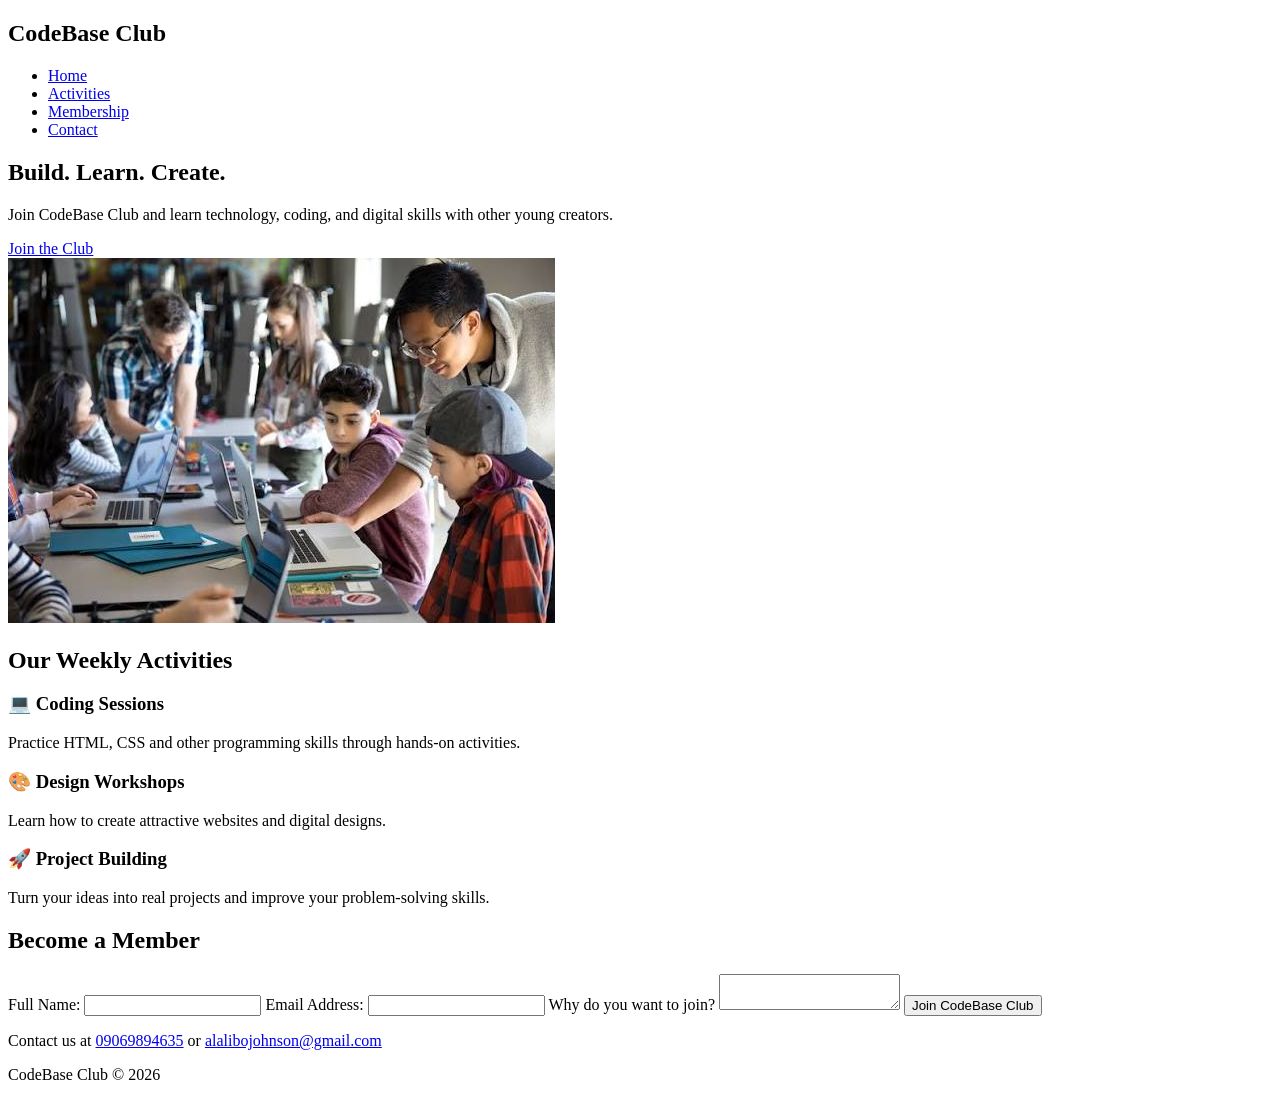
==== index.html @ 4acd24ba "Fix HTML encoding and update stylesheet link" ====
<!DOCTYPE html>
<html lang="en">
    <head>
        <meta charset="UTF-8">
        <meta name="viewport" content="width=device-width, initial-scale=1.0">
        <title>CodeBase Club</title>
        <link rel="stylesheet" href="styles.css">
        <link rel="icon" type="image/png" href="favicon.png">
    </head>
    <body>
        <header>
            <nav class="navbar">
                <h1>CodeBase Club</h1>
                <ul>
                    <li><a href="#home">Home</a></li>
                    <li><a href="#activities">Activities</a></li>
                    <li><a href="#membership">Membership</a></li>
                    <li><a href="#contact">Contact</a></li>
                </ul>
            </nav>
        </header>
        <main>
            <section class="hero" id="home">
                <div class="hero-content">
                    <h2>Build. Learn. Create.</h2>
                    <p>Join CodeBase Club and learn technology, coding, and digital skills with other young creators.</p>
                    <a href="#membership" class="hero-button">Join the Club</a>
                </div>
                <img
                    src="images.jpg"
                    alt="Students learning technology together"
                    class="hero-image"
                >    
            </section>
            <section class="activities" id="activities">
                <h2>Our Weekly Activities</h2>
                <div class="activity-grid">
                    <div class="activity">
                        <h3>💻 Coding Sessions</h3>
                        <p>Practice HTML, CSS and other programming skills through hands-on activities.</p>
                    </div>
                    <div class="activity">
                        <h3>🎨 Design Workshops</h3>
                        <p>Learn how to create attractive websites and digital designs.</p>
                    </div>
                    <div class="activity">
                        <h3>🚀 Project Building</h3>
                        <p>Turn your ideas into real projects and improve your problem-solving skills.</p>
                    </div>
                </div>
            </section>
            <section class="membership" id="membership">
                <h2>Become a Member</h2>
                <form>
                    <label for="name">Full Name: </label>
                    <input type="text" id="name" name="name" required />
                    <label for="email">Email Address: </label>
                    <input type="email" id="email" name="email" required />
                    <label for="message">Why do you want to join?</label>
                    <textarea id="message" name="message" required></textarea>
                    <button type="submit">Join CodeBase Club</button>
                </form>
            </section>
        </main>
        <footer id="contact">
            <p>Contact us at <a href="tel:09069894635">09069894635</a> or <a href="mailto:alalibojohnson@gmail.com">alalibojohnson@gmail.com</a></p>
            <p>CodeBase Club &copy; 2026</p>
        </footer>
    </body>
</html>
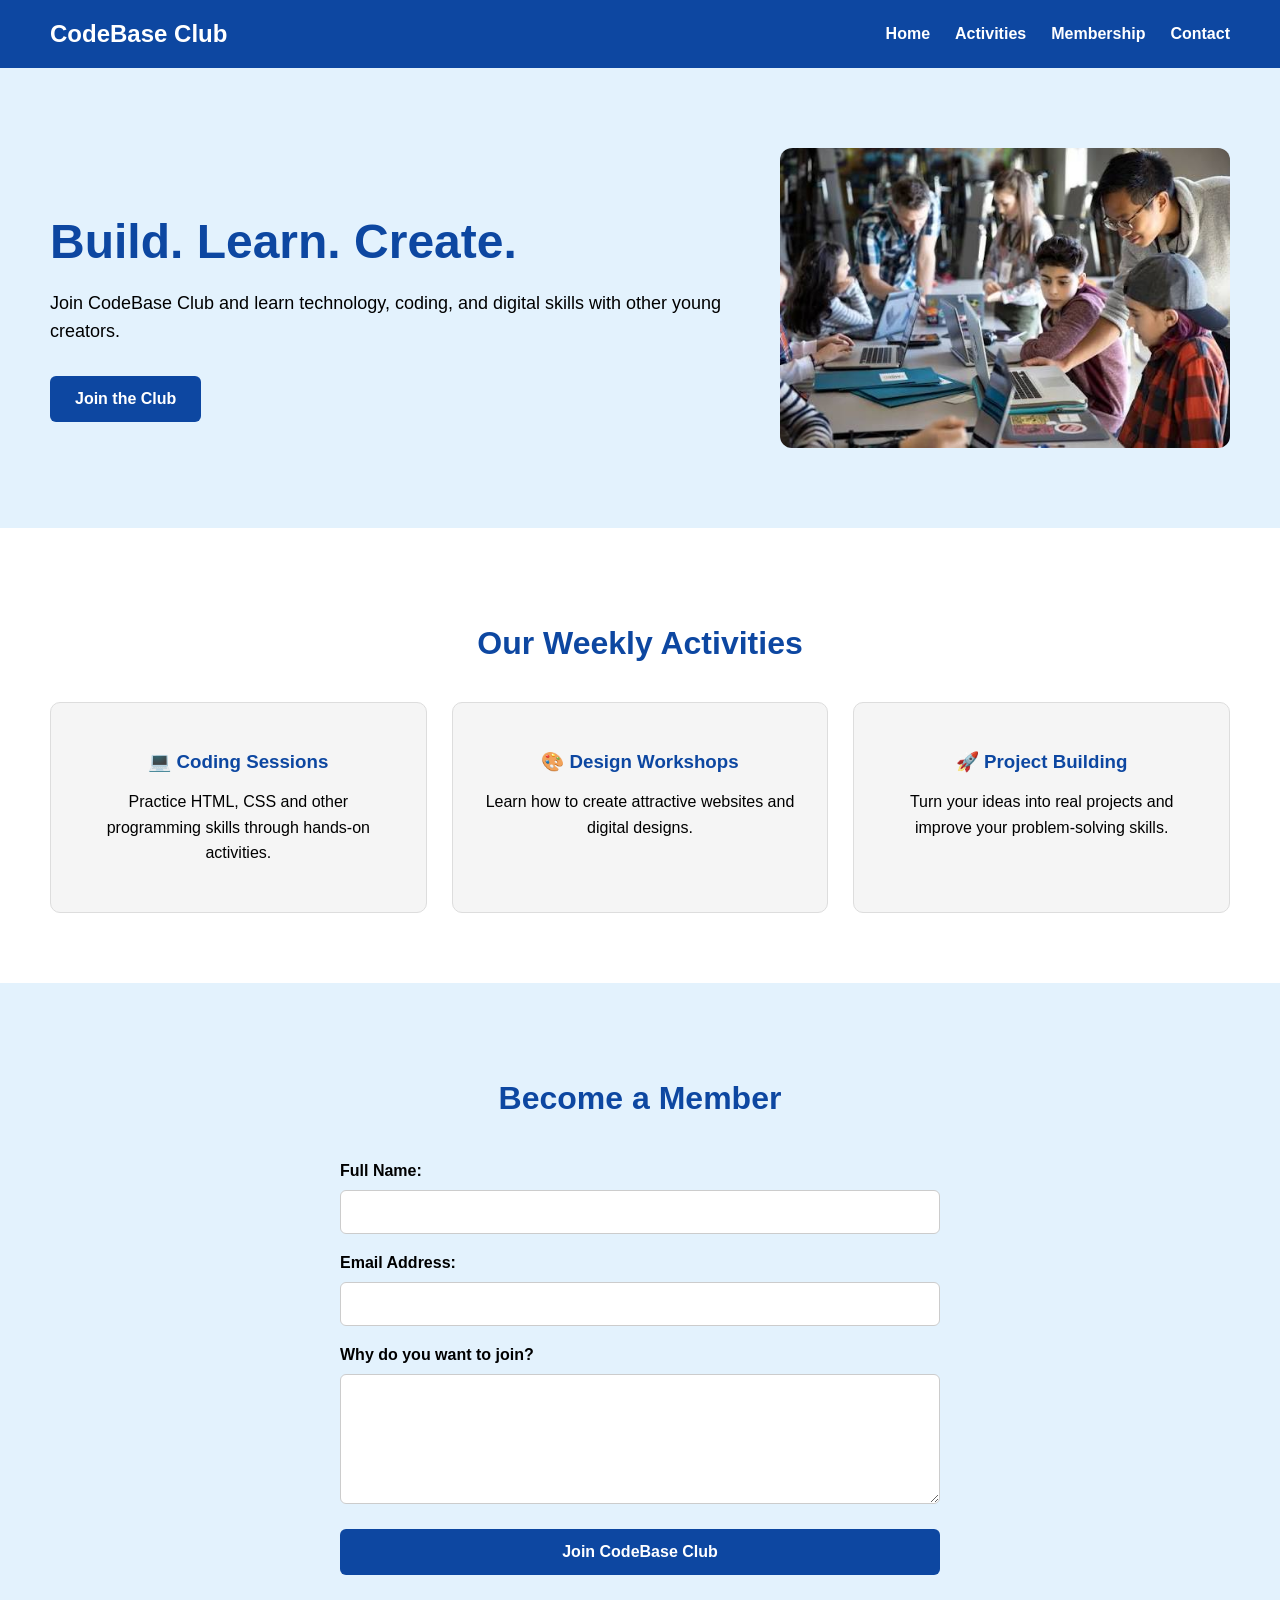
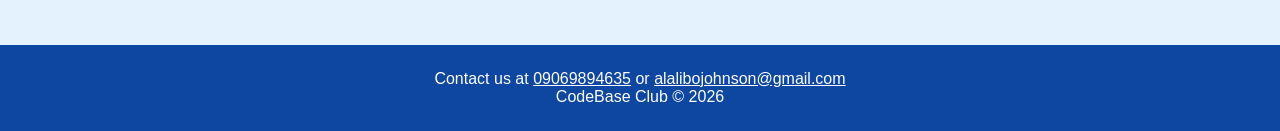
==== commit c63ce2c8: "Fix HTML encoding issues in index.html" ====
--- a/index.html
+++ b/index.html
@@ -5,7 +5,7 @@
         <meta name="viewport" content="width=device-width, initial-scale=1.0">
         <title>CodeBase Club</title>
         <link rel="stylesheet" href="styles.css">
-        <link rel="icon" type="image/png" href="favicon.png">
+        <link rel="icon" type="image/png" href="./favicon.png">
     </head>
     <body>
         <header>
--- a/styles.css
+++ b/styles.css
@@ -0,0 +1,220 @@
+* {
+    box-sizing: border-box;
+}
+
+body {
+    margin: 0;
+    font-family: Arial, sans-serif;
+}
+
+.navbar {
+    display: flex;
+    justify-content: space-between;
+    align-items: center;
+    padding: 20px 50px;
+    background-color: #0d47a1;
+}
+
+.navbar h1 {
+    color: white;
+    margin: 0;
+}
+
+.navbar ul {
+    display: flex;
+    list-style: none;
+    gap: 25px;
+    margin: 0;
+    padding: 0;
+}
+
+.navbar a {
+    color: white;
+    text-decoration: none;
+    font-weight: bold;
+}
+
+.navbar a:hover {
+    text-decoration: underline;
+}
+
+.hero {
+    display: flex;
+    justify-content: space-between;
+    align-items: center;
+    gap: 40px;
+    padding: 80px 50px;
+    background-color: #e3f2fd;
+}
+
+.her-content {
+    max-width: 550px;
+}
+
+.hero h2 {
+    font-size: 48px;
+    color: #0d47a1;
+    margin-bottom: 20px;
+}
+
+.hero p {
+    font-size: 18px;
+    line-height: 1.6;
+    margin-bottom: 30px;
+}
+
+.hero-button {
+    display: inline-block;
+    padding: 14px 25px;
+    background-color: #0d47a1;
+    color: white;
+    text-decoration: none;
+    border-radius: 6px;
+    font-weight: bold;
+}
+
+.hero-image {
+    width: 450px;
+    max-width: 100%;
+    height: 300px;
+    object-fit: cover;
+    border-radius: 12px;
+}
+
+.activities {
+    padding: 70px 50px;
+    text-align: center;
+}
+
+.activities h2 {
+    font-size: 32px;
+    color: #0d47a1;
+    margin-bottom: 40px;
+}
+
+.activity-grid {
+    display: grid;
+    grid-template-columns: repeat(3, 1fr);
+    gap: 25px;
+}
+
+.activity {
+    padding: 30px;
+    background-color: #f5f5f5;
+    border: 1px solid #ddd;
+    border-radius: 10px;
+}
+
+.activity h3 {
+    color: #0d47a1;
+    margin-bottom: 15px;
+}
+
+.activity p {
+    line-height: 1.6;
+}
+
+.membership {
+    padding: 70px 20px;
+    background-color: #e3f2fd;
+}
+
+.membership h2 {
+    text-align: center;
+    font-size: 32px;
+    color: #0d47a1;
+    margin-bottom: 35px;
+}
+
+.membership form {
+    max-width: 600px;
+    margin: 0 auto;
+    display: flex;
+    flex-direction: column;
+    gap: 10px;
+}
+
+.membership label {
+    font-weight: bold;
+    margin-top: 10px;
+}
+
+.membership input, .membership textarea {
+    width: 100%;
+    padding: 12px;
+    border: 1px solid #ccc;
+    border-radius: 6px;
+    font-size: 16px;
+}
+
+.membership textarea {
+    min-height: 130px;
+    resize: vertical;
+}
+
+.membership button {
+    margin-top: 15px;
+    padding: 14px;
+    background-color: #0d47a1;
+    color: white;
+    border: none;
+    border-radius: 6px;
+    font-size: 16px;
+    font-weight: bold;
+    cursor: pointer;
+}
+
+.membership button:hover {
+    background-color: #08306b;
+}
+
+footer {
+    padding: 25px;
+    background-color: #0d47a1;
+    color: white;
+    text-align: center;
+}
+
+footer p {
+    margin: 0;
+}
+
+footer a {
+    color: white;
+}
+
+@media (max-width: 700px) {
+    .navbar {
+        flex-direction: column;
+        gap: 15px;
+        padding: 20px;
+    }
+    .navbar ul {
+        flex-direction: column;
+        align-items: center;
+        gap: 15px;
+    }
+
+    .hero {
+        flex-direction: column;
+        text-align: center;
+        padding: 50px 20px;
+    }
+
+    .hero h2 {
+        font-size: 36px;
+    }
+
+    .hero-image {
+        width: 100%;
+        height: auto;
+    }
+
+    .activity-grid {
+        grid-template-columns: 1fr;
+    }
+
+    .activities {
+        padding: 50px 20px;
+    }
+}
